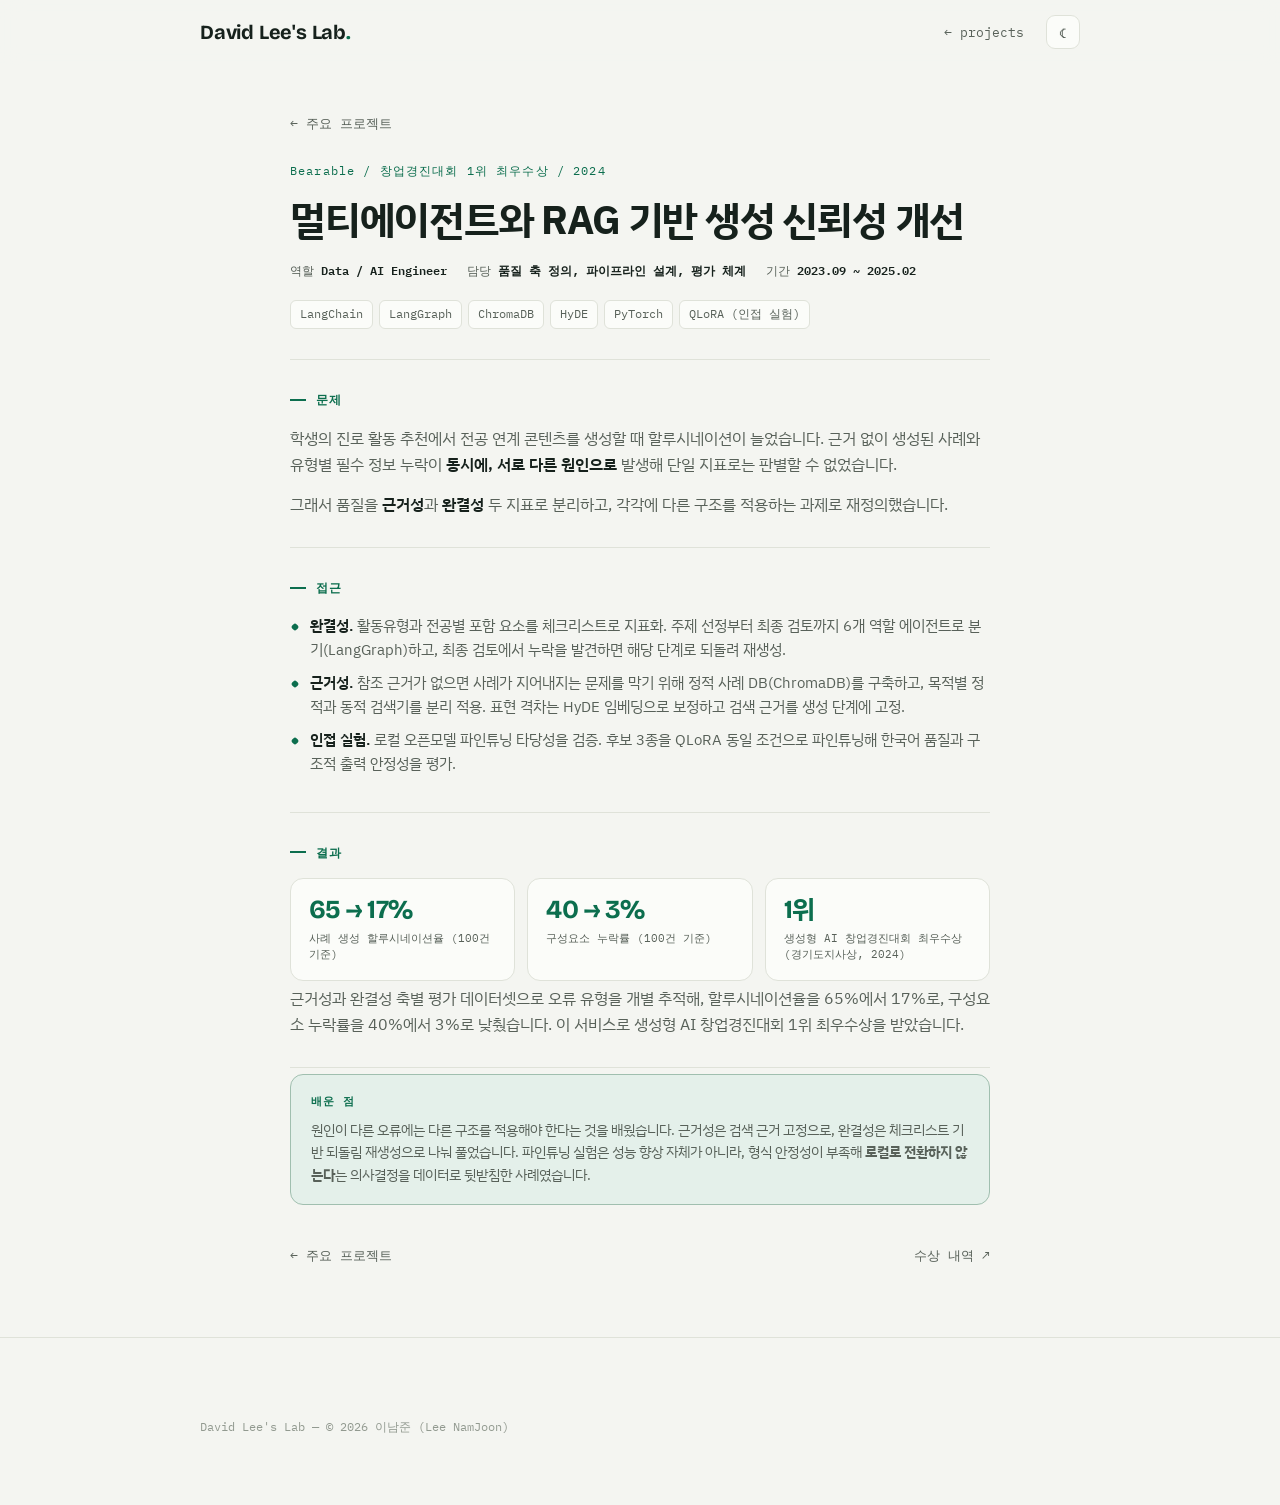
==== projects/bearable-generation-reliability.html @ fa9b8983 "Add: 실무 프로젝트 4종 상세와 회사 그룹 구성 - N2Ai 근무표 최적화+특허, 오케스트레이션 에이전트, 데이터 셀프서비스/통합검색 - Bearable 생성 신뢰성(창업대회 " ====
<!DOCTYPE html>
<html lang="ko">
<head>
<meta charset="UTF-8">
<meta name="viewport" content="width=device-width, initial-scale=1.0">
<title>생성 신뢰성 개선 — David Lee's Lab</title>
<meta name="description" content="품질을 근거성과 완결성 두 축으로 분리해 개선한 멀티에이전트 생성 파이프라인. 생성형 AI 창업경진대회 1위.">
<link rel="preconnect" href="https://fonts.googleapis.com">
<link rel="preconnect" href="https://fonts.gstatic.com" crossorigin>
<link href="https://fonts.googleapis.com/css2?family=Bricolage+Grotesque:opsz,wght@12..96,500;12..96,600;12..96,700&family=IBM+Plex+Mono:wght@400;500;600&family=IBM+Plex+Sans+KR:wght@400;500;600;700&display=swap" rel="stylesheet">
<link rel="stylesheet" href="../assets/site.css">
<link rel="icon" href="../assets/img/favicon.svg" type="image/svg+xml">
<link rel="icon" href="../assets/img/favicon-32.png" sizes="32x32">
<link rel="apple-touch-icon" href="../assets/img/favicon-180.png">
<script>try{var t=localStorage.getItem('theme');if(t)document.documentElement.setAttribute('data-theme',t);}catch(e){}</script>
</head>
<body>

<nav id="nav">
  <div class="nav-in">
    <a class="brand" href="../index.html">David Lee's Lab<i>.</i></a>
    <div class="nav-right">
      <a class="nav-back" href="../index.html#projects">← projects</a>
      <button id="themeBtn" class="theme-btn" aria-label="테마 전환" title="테마 전환">◐</button>
    </div>
  </div>
</nav>

<div class="article">
  <div class="art-top"><a class="art-back" href="../index.html#projects">← 주요 프로젝트</a></div>

  <div class="art-head">
    <div class="art-kick">Bearable / 창업경진대회 1위 최우수상 / 2024</div>
    <h1 class="art-title">멀티에이전트와 RAG 기반 생성 신뢰성 개선</h1>
    <div class="art-meta">
      <span>역할 <b>Data / AI Engineer</b></span>
      <span>담당 <b>품질 축 정의, 파이프라인 설계, 평가 체계</b></span>
      <span>기간 <b>2023.09 ~ 2025.02</b></span>
    </div>
    <div class="art-stack">
      <span>LangChain</span><span>LangGraph</span><span>ChromaDB</span><span>HyDE</span><span>PyTorch</span><span>QLoRA (인접 실험)</span>
    </div>
  </div>

  <div class="block">
    <h3>문제</h3>
    <p>학생의 진로 활동 추천에서 전공 연계 콘텐츠를 생성할 때 할루시네이션이 늘었습니다. 근거 없이 생성된 사례와 유형별 필수 정보 누락이 <strong>동시에, 서로 다른 원인으로</strong> 발생해 단일 지표로는 판별할 수 없었습니다.</p>
    <p>그래서 품질을 <strong>근거성</strong>과 <strong>완결성</strong> 두 지표로 분리하고, 각각에 다른 구조를 적용하는 과제로 재정의했습니다.</p>
  </div>

  <div class="block">
    <h3>접근</h3>
    <ul>
      <li><b>완결성.</b> 활동유형과 전공별 포함 요소를 체크리스트로 지표화. 주제 선정부터 최종 검토까지 6개 역할 에이전트로 분기(LangGraph)하고, 최종 검토에서 누락을 발견하면 해당 단계로 되돌려 재생성.</li>
      <li><b>근거성.</b> 참조 근거가 없으면 사례가 지어내지는 문제를 막기 위해 정적 사례 DB(ChromaDB)를 구축하고, 목적별 정적과 동적 검색기를 분리 적용. 표현 격차는 HyDE 임베딩으로 보정하고 검색 근거를 생성 단계에 고정.</li>
      <li><b>인접 실험.</b> 로컬 오픈모델 파인튜닝 타당성을 검증. 후보 3종을 QLoRA 동일 조건으로 파인튜닝해 한국어 품질과 구조적 출력 안정성을 평가.</li>
    </ul>
  </div>

  <div class="block">
    <h3>결과</h3>
    <div class="callouts">
      <div class="co"><div class="big">65 → 17%</div><div class="lab">사례 생성 할루시네이션율 (100건 기준)</div></div>
      <div class="co"><div class="big">40 → 3%</div><div class="lab">구성요소 누락률 (100건 기준)</div></div>
      <div class="co"><div class="big">1위</div><div class="lab">생성형 AI 창업경진대회 최우수상 (경기도지사상, 2024)</div></div>
    </div>
    <p>근거성과 완결성 축별 평가 데이터셋으로 오류 유형을 개별 추적해, 할루시네이션율을 65%에서 17%로, 구성요소 누락률을 40%에서 3%로 낮췄습니다. 이 서비스로 생성형 AI 창업경진대회 1위 최우수상을 받았습니다.</p>
  </div>

  <div class="honesty">
    <h4>배운 점</h4>
    <p>원인이 다른 오류에는 다른 구조를 적용해야 한다는 것을 배웠습니다. 근거성은 검색 근거 고정으로, 완결성은 체크리스트 기반 되돌림 재생성으로 나눠 풀었습니다. 파인튜닝 실험은 성능 향상 자체가 아니라, 형식 안정성이 부족해 <strong>로컬로 전환하지 않는다</strong>는 의사결정을 데이터로 뒷받침한 사례였습니다.</p>
  </div>

  <div class="art-foot">
    <a href="../index.html#projects">← 주요 프로젝트</a>
    <a href="../index.html#credentials">수상 내역 ↗</a>
  </div>
</div>

<footer><div class="wrap"><div class="foot-copy">David Lee's Lab — © 2026 이남준 (Lee NamJoon)</div></div></footer>
<script src="../assets/site.js" defer></script>
</body>
</html>
---- assets/site.css ----
/* David Lee's Lab — shared stylesheet */
:root{
  --paper:#f4f5f1; --surface:#fbfcf9; --surface-2:#eaece4;
  --ink:#16211c; --muted:#586159; --faint:#929a90; --line:#dfe2d9;
  --signal:#0c6e4e; --signal-2:#0f9068; --signal-soft:#e4f0ea;
  --shadow:0 1px 2px rgba(18,33,26,.05),0 16px 34px -22px rgba(18,33,26,.28);
  --disp:'Bricolage Grotesque','IBM Plex Sans KR',sans-serif;
  --sans:'IBM Plex Sans KR',-apple-system,BlinkMacSystemFont,'Segoe UI',sans-serif;
  --mono:'IBM Plex Mono',ui-monospace,SFMono-Regular,Menlo,monospace;
}
:root[data-theme="dark"]{
  --paper:#0e1512; --surface:#141c18; --surface-2:#1b241f;
  --ink:#ecf1ea; --muted:#9ba49c; --faint:#69736b; --line:#263029;
  --signal:#3ac68f; --signal-2:#57dca6; --signal-soft:#16241d;
  --shadow:0 1px 2px rgba(0,0,0,.3),0 20px 40px -24px rgba(0,0,0,.72);
}
@media (prefers-color-scheme: dark){
  :root:not([data-theme="light"]){
    --paper:#0e1512; --surface:#141c18; --surface-2:#1b241f;
    --ink:#ecf1ea; --muted:#9ba49c; --faint:#69736b; --line:#263029;
    --signal:#3ac68f; --signal-2:#57dca6; --signal-soft:#16241d;
    --shadow:0 1px 2px rgba(0,0,0,.3),0 20px 40px -24px rgba(0,0,0,.72);
  }
}
*{box-sizing:border-box;margin:0;padding:0}
html{scroll-behavior:smooth}
body{background:var(--paper);color:var(--ink);font-family:var(--sans);font-size:16.5px;line-height:1.62;-webkit-font-smoothing:antialiased;text-rendering:optimizeLegibility}
a{color:inherit;text-decoration:none}
::selection{background:var(--signal);color:#fff}
.en{font-family:var(--disp);font-weight:600}
.wrap{max-width:940px;margin:0 auto;padding:0 30px}
img{max-width:100%}

/* nav */
nav{position:sticky;top:0;z-index:50;background:color-mix(in srgb,var(--paper) 84%,transparent);backdrop-filter:saturate(1.3) blur(11px);border-bottom:1px solid transparent;transition:border-color .3s}
nav.scrolled{border-color:var(--line)}
.nav-in{max-width:940px;margin:0 auto;padding:15px 30px;display:flex;align-items:center;justify-content:space-between}
.brand{font-family:var(--disp);font-weight:700;font-size:20px;letter-spacing:-0.01em}
.brand i{color:var(--signal);font-style:normal}
.nav-right{display:flex;align-items:center;gap:22px}
.nav-links{display:flex;gap:24px}
.nav-links a{font-family:var(--mono);font-size:12.5px;color:var(--muted);transition:color .2s}
.nav-links a:hover{color:var(--signal)}
@media(max-width:720px){.nav-links{display:none}}
.theme-btn{width:34px;height:34px;border:1px solid var(--line);border-radius:9px;background:var(--surface);color:var(--muted);font-size:15px;cursor:pointer;display:flex;align-items:center;justify-content:center;transition:color .2s,border-color .2s;line-height:1}
.theme-btn:hover{color:var(--signal);border-color:var(--signal)}
.nav-back{font-family:var(--mono);font-size:12.5px;color:var(--muted);transition:color .2s}
.nav-back:hover{color:var(--signal)}

/* hero */
header.hero{padding:88px 0 60px}
.kicker{font-family:var(--mono);font-size:12px;letter-spacing:.12em;color:var(--signal);margin-bottom:26px;display:flex;align-items:center;gap:10px}
.kicker::before{content:"";width:8px;height:8px;border-radius:50%;background:var(--signal);box-shadow:0 0 0 4px var(--signal-soft)}
h1{font-family:var(--sans);font-weight:700;font-size:clamp(38px,6.4vw,62px);line-height:1.08;letter-spacing:-0.035em;margin-bottom:26px}
h1 .en{color:var(--signal);font-weight:700}
.lede{font-size:clamp(16.5px,2.1vw,19px);color:var(--muted);max-width:53ch;line-height:1.6}
.hero-meta{margin-top:32px;display:flex;flex-wrap:wrap;gap:7px}
.chip{font-family:var(--mono);font-size:12px;padding:5px 11px;border:1px solid var(--line);border-radius:7px;color:var(--muted);background:var(--surface)}
.chip.on{border-color:color-mix(in srgb,var(--signal) 45%,var(--line));color:var(--signal);background:var(--signal-soft)}
.hero-cta{margin-top:32px;display:flex;gap:11px;flex-wrap:wrap}
.btn{display:inline-flex;align-items:center;gap:8px;font-family:var(--mono);font-size:13px;padding:11px 18px;border-radius:9px;transition:transform .15s,box-shadow .2s,border-color .2s,background .2s}
.btn.primary{background:var(--signal);color:#fff}
.btn.primary:hover{transform:translateY(-2px);box-shadow:var(--shadow)}
.btn.ghost{border:1px solid var(--line);color:var(--ink)}
.btn.ghost:hover{border-color:var(--signal);color:var(--signal)}
.hero-grid{display:grid;grid-template-columns:1fr 290px;gap:46px;align-items:center}
@media(max-width:820px){.hero-grid{grid-template-columns:1fr;gap:34px}}
.hero-photo{display:flex;flex-direction:column;align-items:center}
.hero-photo img{width:100%;max-width:290px;border-radius:18px;display:block;border:1px solid var(--line);box-shadow:var(--shadow)}
.hero-photo .greet{font-family:var(--mono);font-size:12.5px;color:var(--muted);margin-top:13px}
@media(max-width:820px){.hero-photo{max-width:260px;margin:0 auto}}

/* section shell */
section{padding:56px 0;border-top:1px solid var(--line)}
.eyebrow{font-family:var(--mono);font-size:11.5px;letter-spacing:.16em;color:var(--faint);display:flex;align-items:center;gap:12px;margin-bottom:14px}
.eyebrow::after{content:"";flex:1;height:1px;background:var(--line)}
.eyebrow b{color:var(--signal);font-weight:600}
.sec-title{font-family:var(--sans);font-weight:700;font-size:clamp(24px,3.6vw,31px);letter-spacing:-0.025em;margin-bottom:36px}

/* about */
.about-grid{display:grid;grid-template-columns:1.35fr 1fr;gap:48px}
@media(max-width:760px){.about-grid{grid-template-columns:1fr;gap:30px}}
.about-lead{font-size:20px;line-height:1.6;letter-spacing:-0.02em;margin-bottom:22px;font-weight:500}
.about-lead .en{color:var(--signal)}
.about p{color:var(--muted);margin-bottom:15px;font-size:15.5px}
.strengths{list-style:none;display:flex;flex-direction:column;gap:2px}
.strengths li{padding:15px 0;border-top:1px solid var(--line)}
.strengths li:first-child{border-top:none;padding-top:0}
.strengths .k{font-family:var(--mono);font-size:11.5px;color:var(--signal);letter-spacing:.04em;display:block;margin-bottom:5px}
.strengths .v{font-size:14px;color:var(--muted);line-height:1.5}
.strengths .v b{color:var(--ink);font-weight:600}

/* experience timeline */
.exp{position:relative}
.exp::before{content:"";position:absolute;left:23px;top:14px;bottom:14px;width:2px;background:var(--line)}
.job{position:relative;display:grid;grid-template-columns:48px 1fr;gap:22px;padding:14px 0}
.node{width:48px;height:48px;border-radius:13px;display:flex;align-items:center;justify-content:center;font-family:var(--disp);font-weight:700;font-size:16px;color:#fff;letter-spacing:-0.02em;position:relative;z-index:1;box-shadow:0 0 0 4px var(--paper)}
.job-head{display:flex;flex-wrap:wrap;align-items:baseline;gap:6px 11px;margin-bottom:5px}
.job-co{font-size:16.5px;font-weight:600;letter-spacing:-0.01em}
.job-role{font-family:var(--mono);font-size:12.5px;color:var(--signal)}
.job-period{margin-left:auto;font-family:var(--mono);font-size:11.5px;color:var(--faint)}
.job ul{list-style:none;display:flex;flex-direction:column;gap:4px}
.job li{font-size:13.8px;color:var(--muted);line-height:1.5;padding-left:15px;position:relative}
.job li::before{content:"";position:absolute;left:0;top:9px;width:4px;height:4px;border-radius:50%;background:var(--faint)}
.job li b{color:var(--ink);font-weight:600}
@media(max-width:560px){.job-period{margin-left:0;flex-basis:100%;order:3}}

/* project cards (compact, linkable) */
.proj-group{margin-bottom:30px}
.proj-group:last-child{margin-bottom:0}
.proj-h{font-family:var(--mono);font-size:12px;letter-spacing:.06em;color:var(--muted);margin-bottom:14px;display:flex;align-items:center;gap:10px}
.proj-h::before{content:"";width:14px;height:2px;background:var(--signal)}
.rc-grid{display:grid;grid-template-columns:1fr 1fr;gap:13px}
@media(max-width:720px){.rc-grid{grid-template-columns:1fr}}
.rc{display:flex;gap:15px;padding:16px;background:var(--surface);border:1px solid var(--line);border-radius:14px;transition:transform .18s,box-shadow .22s,border-color .2s;position:relative}
.rc:hover{transform:translateY(-3px);box-shadow:var(--shadow);border-color:color-mix(in srgb,var(--signal) 40%,var(--line))}
.rc .ic{width:60px;height:60px;flex:0 0 60px;border-radius:11px;overflow:hidden;border:1px solid var(--line)}
.rc .ic img{width:100%;height:100%;object-fit:cover;object-position:top;display:block}
.rc .ic.brand{display:flex;align-items:center;justify-content:center;padding:6px;background:radial-gradient(130% 130% at 30% 12%,#fff2e0,#ffd9c0)}
:root[data-theme="dark"] .rc .ic.brand{background:radial-gradient(130% 130% at 30% 12%,#2a2016,#241a12)}
@media (prefers-color-scheme: dark){:root:not([data-theme="light"]) .rc .ic.brand{background:radial-gradient(130% 130% at 30% 12%,#2a2016,#241a12)}}
.rc .ic.brand img{object-fit:contain}
.rc .ic.badge{display:flex;flex-direction:column;align-items:center;justify-content:center;gap:2px;background:var(--signal-soft);border-color:color-mix(in srgb,var(--signal) 30%,var(--line));text-align:center}
.rc .ic.badge .b1{font-family:var(--disp);font-weight:700;font-size:14px;color:var(--signal);line-height:1.05}
.rc .ic.badge .b2{font-family:var(--mono);font-size:8.5px;color:var(--muted)}
.rc-body{min-width:0;flex:1}
.rc-top{display:flex;align-items:center;gap:8px;margin-bottom:6px}
.rc-tag{font-family:var(--mono);font-size:10px;letter-spacing:.05em;color:var(--signal);white-space:nowrap;overflow:hidden;text-overflow:ellipsis}
.rc-yr{font-family:var(--mono);font-size:10px;color:var(--faint);margin-left:auto;white-space:nowrap}
.rc h4{font-size:14.5px;font-weight:600;line-height:1.35;letter-spacing:-0.01em;margin-bottom:5px;display:flex;align-items:center;gap:6px}
.rc h4 .arw{color:var(--signal);opacity:0;transition:opacity .2s,transform .2s}
.rc:hover h4 .arw{opacity:1;transform:translateX(2px)}
.rc p{font-size:12.5px;color:var(--muted);line-height:1.5}
.rc .m{margin-top:9px;display:flex;flex-wrap:wrap;gap:5px}
.rc .m span{font-family:var(--mono);font-size:10px;color:var(--ink);background:var(--surface-2);border-radius:5px;padding:2px 7px}
.rc .m span.pos{color:var(--signal);background:var(--signal-soft)}
.rc .m span.wip{color:var(--signal-2);background:var(--signal-soft);border:1px solid color-mix(in srgb,var(--signal) 40%,var(--line))}

/* research two-col */
.research{display:grid;grid-template-columns:1fr 1fr;gap:24px}
@media(max-width:720px){.research{grid-template-columns:1fr}}
.rcol h3{font-size:17px;font-weight:600;letter-spacing:-0.01em;margin-bottom:3px}
.rcol .rsub{font-family:var(--mono);font-size:11px;color:var(--faint);margin-bottom:12px}
.rlist{list-style:none;display:flex;flex-direction:column}
.rlist a{display:flex;gap:8px;align-items:baseline;padding:9px 0;font-size:13.6px;color:var(--muted);border-top:1px solid var(--line);transition:color .2s,padding .2s}
.rlist a:hover{color:var(--signal);padding-left:6px}
.rlist a::after{content:"↗";margin-left:auto;color:var(--signal);opacity:0;transition:opacity .2s}
.rlist a:hover::after{opacity:1}

/* credentials */
.cred-grid{display:grid;grid-template-columns:1fr 1fr;gap:14px}
@media(max-width:760px){.cred-grid{grid-template-columns:1fr}}
.cred{background:var(--surface);border:1px solid var(--line);border-radius:14px;padding:22px 24px}
.cred h4{font-family:var(--mono);font-size:10.5px;letter-spacing:.1em;color:var(--signal);margin-bottom:14px}
.cred ul{list-style:none;display:flex;flex-direction:column;gap:11px}
.cred li{font-size:13.8px;color:var(--muted);line-height:1.45}
.cred li b{color:var(--ink);font-weight:600;display:block}
.cred .yr{font-family:var(--mono);font-size:11px;color:var(--faint)}

/* skills */
.skills{display:grid;grid-template-columns:repeat(4,1fr);gap:16px}
@media(max-width:760px){.skills{grid-template-columns:1fr 1fr}}
@media(max-width:440px){.skills{grid-template-columns:1fr}}
.skill h4{font-family:var(--mono);font-size:10.5px;letter-spacing:.05em;color:var(--signal);margin-bottom:10px}
.skill .tags{display:flex;flex-wrap:wrap;gap:5px}
.skill .tags span{font-size:12px;color:var(--muted);background:var(--surface);border:1px solid var(--line);border-radius:6px;padding:3px 8px}

/* vision */
.vision .q{font-family:var(--sans);font-size:clamp(21px,3.2vw,28px);font-weight:600;line-height:1.4;letter-spacing:-0.02em;margin-bottom:16px;max-width:22ch}
.vision .q .en{color:var(--signal)}
.vision > p{color:var(--muted);margin-bottom:26px;max-width:64ch;font-size:15px}
.vtl{position:relative;padding-left:34px}
.vtl::before{content:"";position:absolute;left:5px;top:8px;bottom:8px;width:2px;background:var(--line)}
.vrow{position:relative;padding:12px 0}
.vrow::before{content:"";position:absolute;left:-32px;top:17px;width:12px;height:12px;border-radius:50%;background:var(--paper);border:2px solid var(--signal)}
.vrow .yr{font-family:var(--mono);font-size:12px;color:var(--signal);margin-bottom:3px}
.vrow .txt{font-size:14.5px;color:var(--muted);line-height:1.5}
.vrow .txt b{color:var(--ink);font-weight:600}

/* footer */
footer{border-top:1px solid var(--line);padding:52px 0 68px}
.foot-grid{display:flex;align-items:flex-end;justify-content:space-between;flex-wrap:wrap;gap:22px}
.foot-name{font-family:var(--disp);font-size:27px;font-weight:700;letter-spacing:-0.01em}
.foot-name small{font-family:var(--mono);font-size:13px;color:var(--muted);font-weight:400}
.foot-links{display:flex;gap:18px;flex-wrap:wrap}
.foot-links a{font-family:var(--mono);font-size:12.5px;color:var(--muted);transition:color .2s}
.foot-links a:hover{color:var(--signal)}
.foot-copy{margin-top:28px;font-family:var(--mono);font-size:11.5px;color:var(--faint)}

/* reveal */
.reveal{opacity:0;transform:translateY(16px);transition:opacity .7s cubic-bezier(.2,.7,.2,1),transform .7s cubic-bezier(.2,.7,.2,1)}
.reveal.in{opacity:1;transform:none}
@media (prefers-reduced-motion:reduce){.reveal{opacity:1;transform:none;transition:none}html{scroll-behavior:auto}}

/* ===== project detail page ===== */
.article{max-width:760px;margin:0 auto;padding:0 30px}
.art-top{padding:44px 0 0}
.art-back{font-family:var(--mono);font-size:12.5px;color:var(--muted);display:inline-flex;gap:7px;align-items:center;transition:color .2s,gap .2s}
.art-back:hover{color:var(--signal);gap:10px}
.art-head{padding:26px 0 30px;border-bottom:1px solid var(--line)}
.art-kick{font-family:var(--mono);font-size:11.5px;letter-spacing:.1em;color:var(--signal);margin-bottom:16px;display:flex;flex-wrap:wrap;gap:8px 14px;align-items:center}
.art-kick .wip{color:#fff;background:var(--signal);border-radius:5px;padding:2px 8px;letter-spacing:.06em}
.art-title{font-family:var(--sans);font-weight:700;font-size:clamp(27px,4.6vw,40px);line-height:1.16;letter-spacing:-0.03em;margin-bottom:18px}
.art-meta{display:flex;flex-wrap:wrap;gap:8px 20px;font-family:var(--mono);font-size:12px;color:var(--muted)}
.art-meta b{color:var(--ink);font-weight:600}
.art-stack{margin-top:20px;display:flex;flex-wrap:wrap;gap:6px}
.art-stack span{font-family:var(--mono);font-size:11.5px;color:var(--muted);background:var(--surface);border:1px solid var(--line);border-radius:6px;padding:4px 9px}

.block{padding:30px 0;border-bottom:1px solid var(--line)}
.block:last-of-type{border-bottom:none}
.block h3{font-family:var(--mono);font-size:12px;letter-spacing:.08em;color:var(--signal);margin-bottom:16px;display:flex;align-items:center;gap:10px}
.block h3::before{content:"";width:16px;height:2px;background:var(--signal)}
.block p{color:var(--muted);margin-bottom:14px;font-size:15.5px;line-height:1.68}
.block p:last-child{margin-bottom:0}
.block strong{color:var(--ink);font-weight:600}
.block ul{list-style:none;display:flex;flex-direction:column;gap:9px;margin:4px 0 6px}
.block li{position:relative;padding-left:20px;color:var(--muted);font-size:15px;line-height:1.6}
.block li::before{content:"";position:absolute;left:2px;top:10px;width:6px;height:6px;border-radius:2px;background:var(--signal);transform:rotate(45deg)}
.block li b{color:var(--ink);font-weight:600}

.callouts{display:flex;flex-wrap:wrap;gap:12px;margin:6px 0 4px}
.co{flex:1 1 150px;background:var(--surface);border:1px solid var(--line);border-radius:13px;padding:18px}
.co .big{font-family:var(--disp);font-weight:700;font-size:26px;color:var(--signal);letter-spacing:-0.02em;line-height:1}
.co .lab{font-family:var(--mono);font-size:11px;color:var(--muted);margin-top:8px;line-height:1.4}

.fig{margin:20px 0 8px;border:1px solid var(--line);border-radius:13px;overflow:hidden;background:var(--surface)}
.fig img{width:100%;display:block;background:#fff}
.fig .cap{font-family:var(--mono);font-size:11.5px;color:var(--faint);padding:11px 16px;border-top:1px solid var(--line)}

.honesty{background:var(--signal-soft);border:1px solid color-mix(in srgb,var(--signal) 30%,var(--line));border-radius:13px;padding:18px 20px;margin:6px 0}
.honesty h4{font-family:var(--mono);font-size:11px;letter-spacing:.08em;color:var(--signal);margin-bottom:8px}
.honesty p{font-size:14px;color:var(--muted);line-height:1.6;margin:0}

.art-foot{padding:34px 0 72px;display:flex;justify-content:space-between;flex-wrap:wrap;gap:14px}
.art-foot a{font-family:var(--mono);font-size:12.5px;color:var(--muted);transition:color .2s}
.art-foot a:hover{color:var(--signal)}
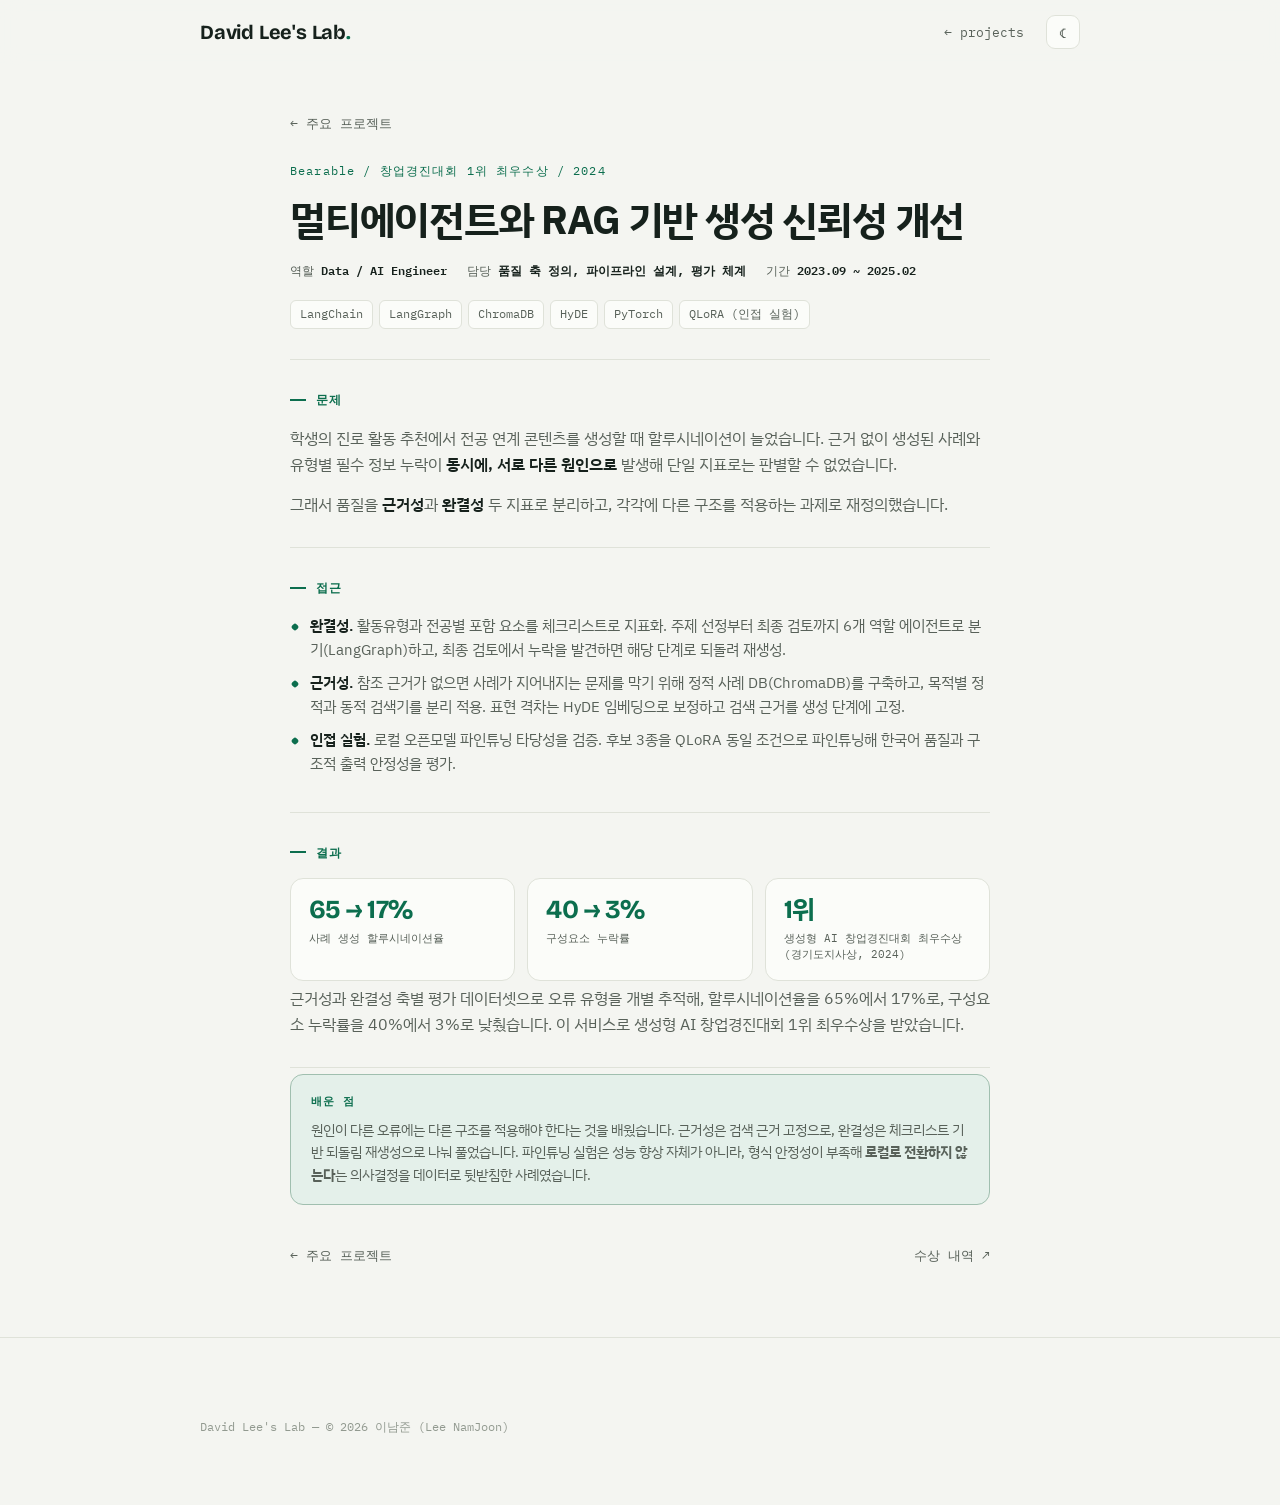
==== commit 0a98af3e: "portfolio: RAG 프로젝트 추가·핵심 프로젝트 왜/절차 보강 - projects/n2ai-search-rag.html 신규: 플랫폼 통합 문서검색 RAG (문제·접근·평가" ====
--- a/projects/bearable-generation-reliability.html
+++ b/projects/bearable-generation-reliability.html
@@ -60,8 +60,8 @@
   <div class="block">
     <h3>결과</h3>
     <div class="callouts">
-      <div class="co"><div class="big">65 → 17%</div><div class="lab">사례 생성 할루시네이션율 (100건 기준)</div></div>
-      <div class="co"><div class="big">40 → 3%</div><div class="lab">구성요소 누락률 (100건 기준)</div></div>
+      <div class="co"><div class="big">65 → 17%</div><div class="lab">사례 생성 할루시네이션율</div></div>
+      <div class="co"><div class="big">40 → 3%</div><div class="lab">구성요소 누락률</div></div>
       <div class="co"><div class="big">1위</div><div class="lab">생성형 AI 창업경진대회 최우수상 (경기도지사상, 2024)</div></div>
     </div>
     <p>근거성과 완결성 축별 평가 데이터셋으로 오류 유형을 개별 추적해, 할루시네이션율을 65%에서 17%로, 구성요소 누락률을 40%에서 3%로 낮췄습니다. 이 서비스로 생성형 AI 창업경진대회 1위 최우수상을 받았습니다.</p>
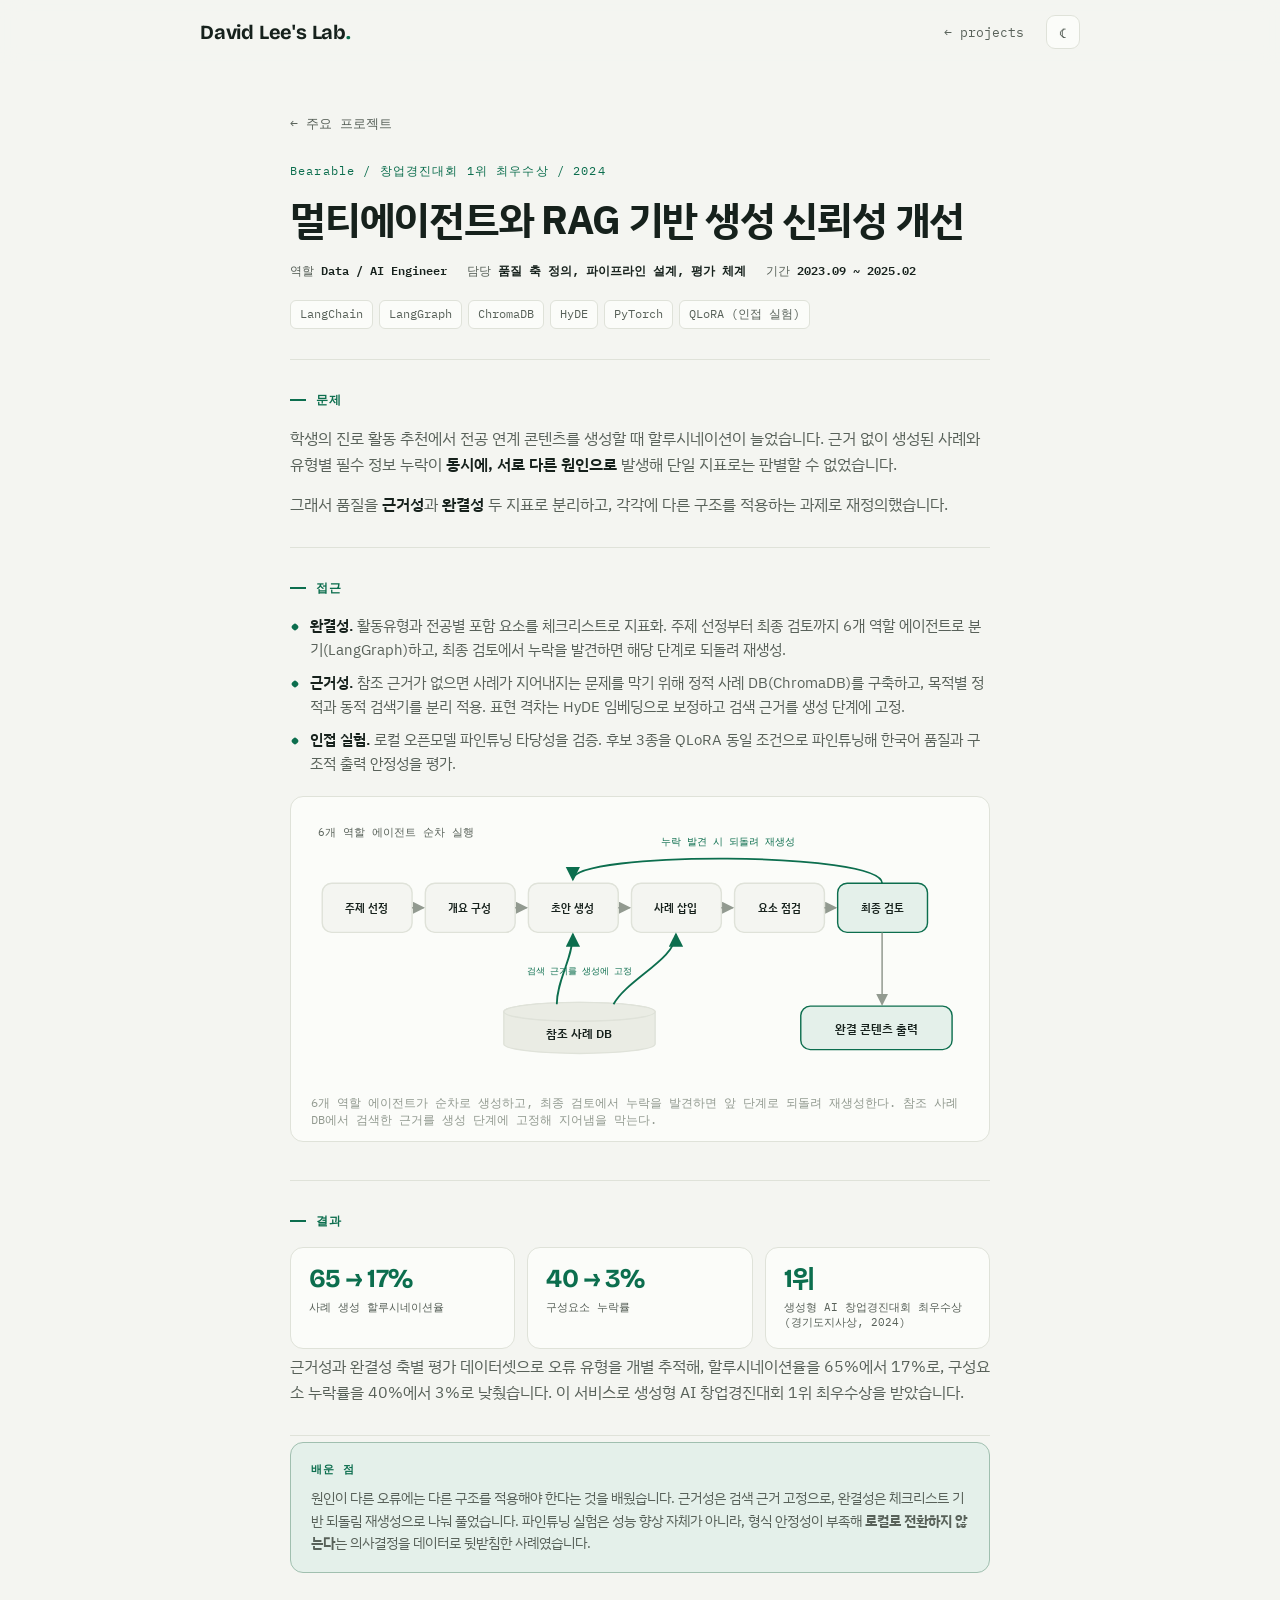
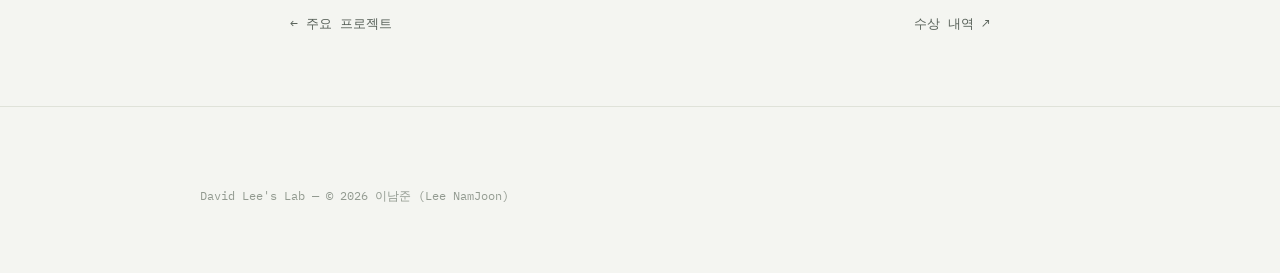
==== commit 78974bfc: "portfolio: 주요/사이드 분리, 문제·접근 개념도 추가 Co-Authored-By: Claude Opus 4.8 (1M context) <noreply@anthropic.c" ====
--- a/projects/bearable-generation-reliability.html
+++ b/projects/bearable-generation-reliability.html
@@ -55,6 +55,37 @@
       <li><b>근거성.</b> 참조 근거가 없으면 사례가 지어내지는 문제를 막기 위해 정적 사례 DB(ChromaDB)를 구축하고, 목적별 정적과 동적 검색기를 분리 적용. 표현 격차는 HyDE 임베딩으로 보정하고 검색 근거를 생성 단계에 고정.</li>
       <li><b>인접 실험.</b> 로컬 오픈모델 파인튜닝 타당성을 검증. 후보 3종을 QLoRA 동일 조건으로 파인튜닝해 한국어 품질과 구조적 출력 안정성을 평가.</li>
     </ul>
+    <div class="dg-fig">
+    <svg class="dg" viewBox="0 0 700 280" role="img" aria-label="여섯 역할 에이전트 순차 실행과 최종 검토 되돌림 재생성, 참조 사례 DB 근거 고정">
+    <defs>
+    <marker id="brH" markerWidth="9" markerHeight="9" refX="7" refY="4" orient="auto"><path class="arh" d="M0,0 L8,4 L0,8 Z"/></marker>
+    <marker id="brHa" markerWidth="9" markerHeight="9" refX="7" refY="4" orient="auto"><path class="arh-ac" d="M0,0 L8,4 L0,8 Z"/></marker>
+    </defs>
+    <text class="mono mut" x="10" y="20" font-size="12">6개 역할 에이전트 순차 실행</text>
+    <rect class="box" x="14" y="70" width="95" height="52" rx="10"/><text class="ink" x="61" y="100" font-size="12" font-weight="600" text-anchor="middle">주제 선정</text>
+    <rect class="box" x="123" y="70" width="95" height="52" rx="10"/><text class="ink" x="170" y="100" font-size="12" font-weight="600" text-anchor="middle">개요 구성</text>
+    <rect class="box" x="232" y="70" width="95" height="52" rx="10"/><text class="ink" x="279" y="100" font-size="12" font-weight="600" text-anchor="middle">초안 생성</text>
+    <rect class="box" x="341" y="70" width="95" height="52" rx="10"/><text class="ink" x="388" y="100" font-size="12" font-weight="600" text-anchor="middle">사례 삽입</text>
+    <rect class="box" x="450" y="70" width="95" height="52" rx="10"/><text class="ink" x="497" y="100" font-size="12" font-weight="600" text-anchor="middle">요소 점검</text>
+    <rect class="box-ac" x="559" y="70" width="95" height="52" rx="10"/><text class="ink" x="606" y="100" font-size="12" font-weight="600" text-anchor="middle">최종 검토</text>
+    <path class="flow" d="M109,96 L121,96" marker-end="url(#brH)"/>
+    <path class="flow" d="M218,96 L230,96" marker-end="url(#brH)"/>
+    <path class="flow" d="M327,96 L339,96" marker-end="url(#brH)"/>
+    <path class="flow" d="M436,96 L448,96" marker-end="url(#brH)"/>
+    <path class="flow" d="M545,96 L557,96" marker-end="url(#brH)"/>
+    <path class="flow-ac" d="M606,70 C606,36 279,36 279,66" marker-end="url(#brHa)"/>
+    <text class="sig mono" x="443" y="30" font-size="10.5" text-anchor="middle">누락 발견 시 되돌려 재생성</text>
+    <path class="flow" d="M606,122 L606,198" marker-end="url(#brH)"/>
+    <rect class="box-ac" x="520" y="200" width="160" height="46" rx="10"/><text class="ink" x="600" y="228" font-size="12.5" font-weight="600" text-anchor="middle">완결 콘텐츠 출력</text>
+    <path class="box-2" d="M206,206 a80,10 0 0 1 160,0 v34 a80,10 0 0 1 -160,0 z"/>
+    <ellipse class="box-2" cx="286" cy="206" rx="80" ry="10"/>
+    <text class="ink" x="286" y="234" font-size="12.5" font-weight="600" text-anchor="middle">참조 사례 DB</text>
+    <path class="flow-ac" d="M262,198 C262,172 279,150 279,124" marker-end="url(#brHa)"/>
+    <path class="flow-ac" d="M322,198 C336,172 388,150 388,124" marker-end="url(#brHa)"/>
+    <text class="sig mono" x="286" y="166" font-size="10" text-anchor="middle">검색 근거를 생성에 고정</text>
+    </svg>
+    <div class="cap">6개 역할 에이전트가 순차로 생성하고, 최종 검토에서 누락을 발견하면 앞 단계로 되돌려 재생성한다. 참조 사례 DB에서 검색한 근거를 생성 단계에 고정해 지어냄을 막는다.</div>
+    </div>
   </div>
 
   <div class="block">
--- a/assets/site.css
+++ b/assets/site.css
@@ -234,3 +234,22 @@
 .art-foot{padding:34px 0 72px;display:flex;justify-content:space-between;flex-wrap:wrap;gap:14px}
 .art-foot a{font-family:var(--mono);font-size:12.5px;color:var(--muted);transition:color .2s}
 .art-foot a:hover{color:var(--signal)}
+
+/* inline concept diagrams (theme-aware, token-colored) */
+.dg-fig{margin:20px 0 8px;border:1px solid var(--line);border-radius:13px;background:var(--surface);padding:20px 18px 6px}
+.dg-fig .cap{font-family:var(--mono);font-size:11.5px;color:var(--faint);line-height:1.55;padding:12px 2px 6px}
+.dg{width:100%;height:auto;display:block}
+.dg text{font-family:var(--sans);fill:var(--muted)}
+.dg .mono{font-family:var(--mono)}
+.dg .ink{fill:var(--ink)}
+.dg .sig{fill:var(--signal)}
+.dg .mut{fill:var(--muted)}
+.dg .fnt{fill:var(--faint)}
+.dg .box{fill:var(--paper);stroke:var(--line);stroke-width:1.5}
+.dg .box-ac{fill:var(--signal-soft);stroke:var(--signal);stroke-width:1.5}
+.dg .box-2{fill:var(--surface-2);stroke:var(--line);stroke-width:1.5}
+.dg .flow{stroke:var(--faint);stroke-width:1.6;fill:none}
+.dg .flow-ac{stroke:var(--signal);stroke-width:1.9;fill:none}
+.dg .flow-d{stroke:var(--faint);stroke-width:1.6;fill:none;stroke-dasharray:4 4}
+.dg .arh{fill:var(--faint)}
+.dg .arh-ac{fill:var(--signal)}
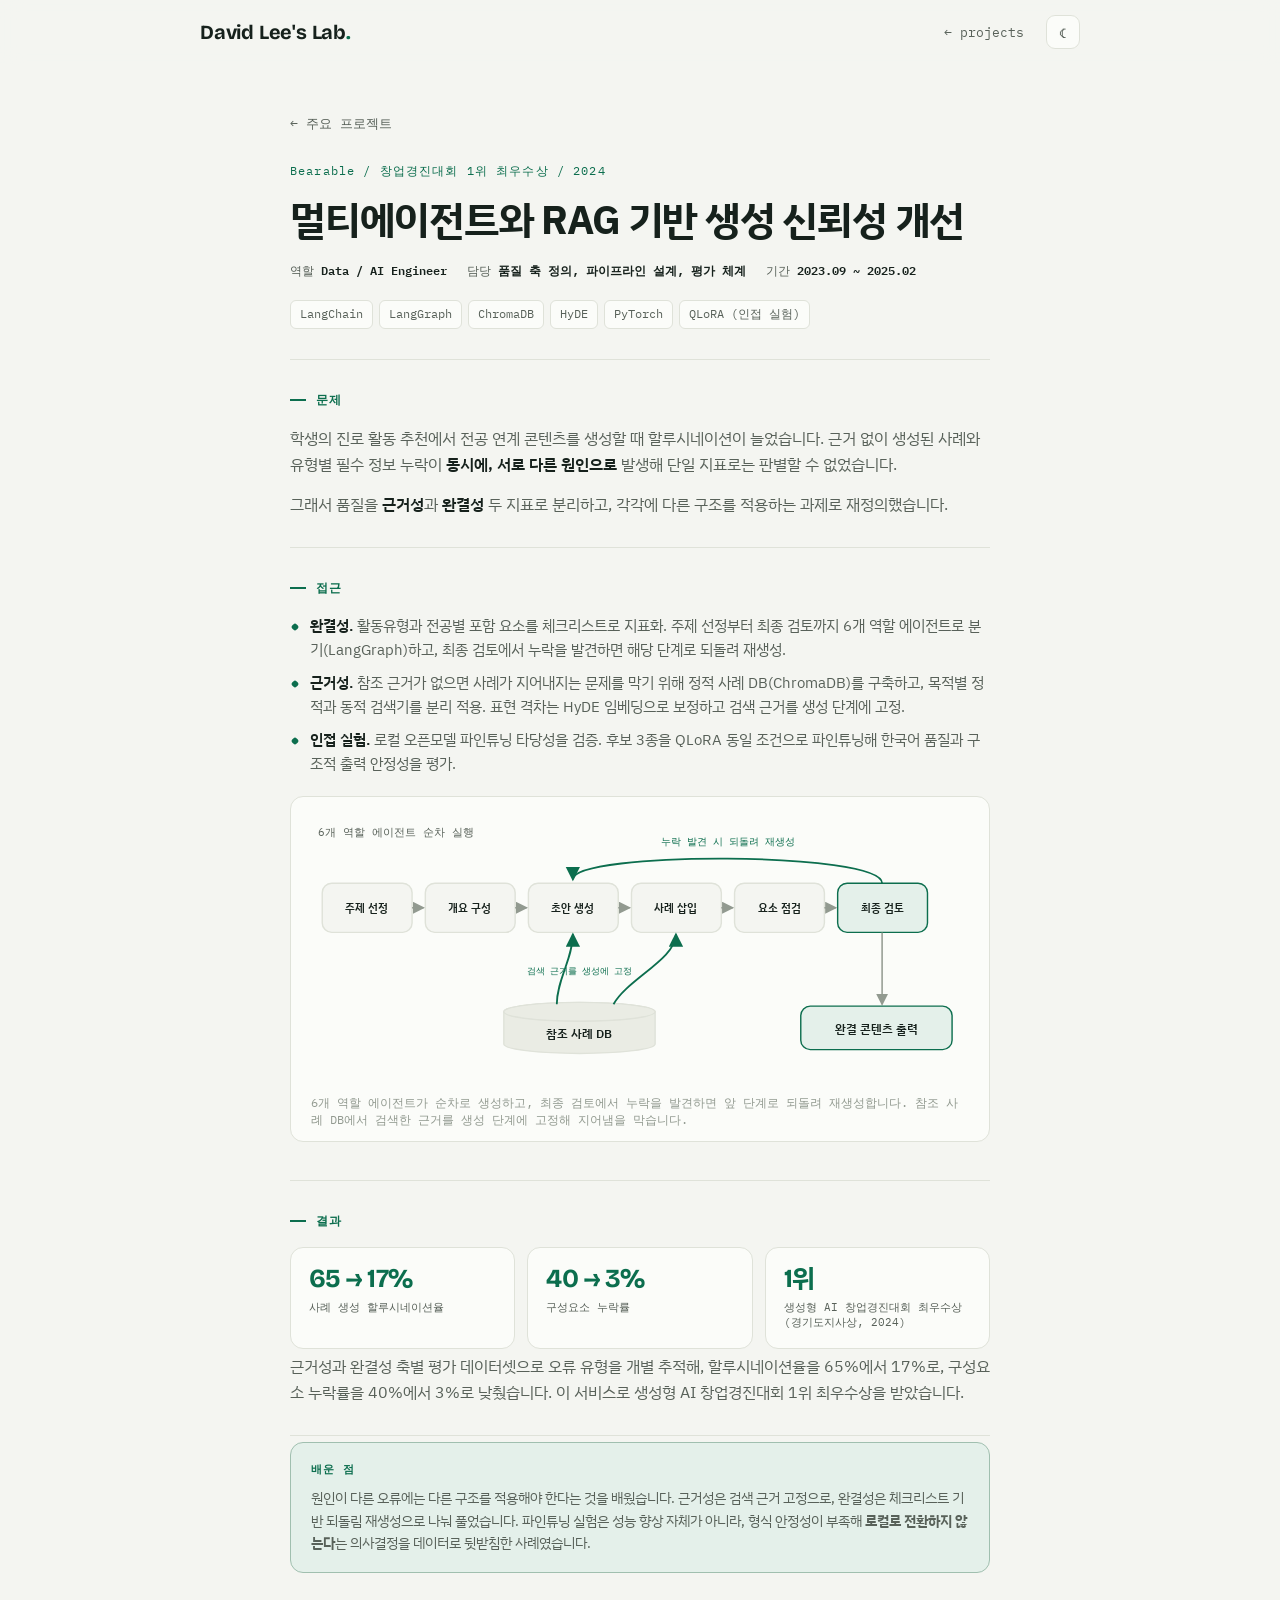
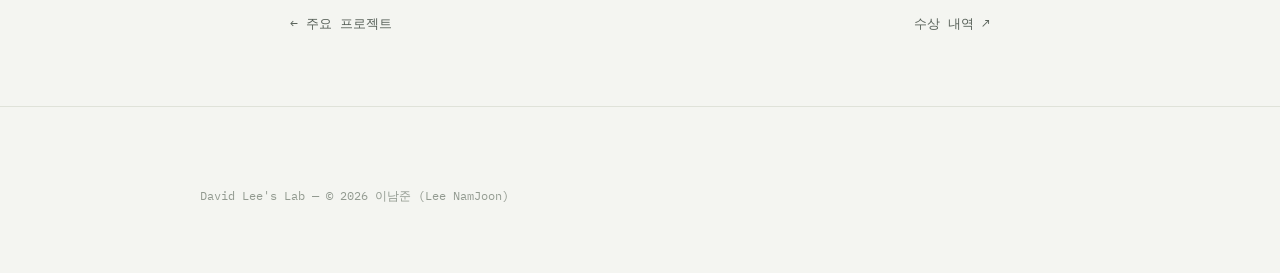
==== commit b97a598b: "Style: 히어로 제목 축소, 전 페이지 평서체를 존댓말로 통일 - 히어로 h1 최대 62px -> 40px - index 강점/비전과 프로젝트 상세 캡션의 한다체를 존댓말로 교" ====
--- a/projects/bearable-generation-reliability.html
+++ b/projects/bearable-generation-reliability.html
@@ -84,7 +84,7 @@
     <path class="flow-ac" d="M322,198 C336,172 388,150 388,124" marker-end="url(#brHa)"/>
     <text class="sig mono" x="286" y="166" font-size="10" text-anchor="middle">검색 근거를 생성에 고정</text>
     </svg>
-    <div class="cap">6개 역할 에이전트가 순차로 생성하고, 최종 검토에서 누락을 발견하면 앞 단계로 되돌려 재생성한다. 참조 사례 DB에서 검색한 근거를 생성 단계에 고정해 지어냄을 막는다.</div>
+    <div class="cap">6개 역할 에이전트가 순차로 생성하고, 최종 검토에서 누락을 발견하면 앞 단계로 되돌려 재생성합니다. 참조 사례 DB에서 검색한 근거를 생성 단계에 고정해 지어냄을 막습니다.</div>
     </div>
   </div>
 
--- a/assets/site.css
+++ b/assets/site.css
@@ -51,7 +51,7 @@
 header.hero{padding:88px 0 60px}
 .kicker{font-family:var(--mono);font-size:12px;letter-spacing:.12em;color:var(--signal);margin-bottom:26px;display:flex;align-items:center;gap:10px}
 .kicker::before{content:"";width:8px;height:8px;border-radius:50%;background:var(--signal);box-shadow:0 0 0 4px var(--signal-soft)}
-h1{font-family:var(--sans);font-weight:700;font-size:clamp(38px,6.4vw,62px);line-height:1.08;letter-spacing:-0.035em;margin-bottom:26px}
+h1{font-family:var(--sans);font-weight:700;font-size:clamp(26px,4vw,40px);line-height:1.2;letter-spacing:-0.03em;margin-bottom:22px}
 h1 .en{color:var(--signal);font-weight:700}
 .lede{font-size:clamp(16.5px,2.1vw,19px);color:var(--muted);max-width:53ch;line-height:1.6}
 .hero-meta{margin-top:32px;display:flex;flex-wrap:wrap;gap:7px}
